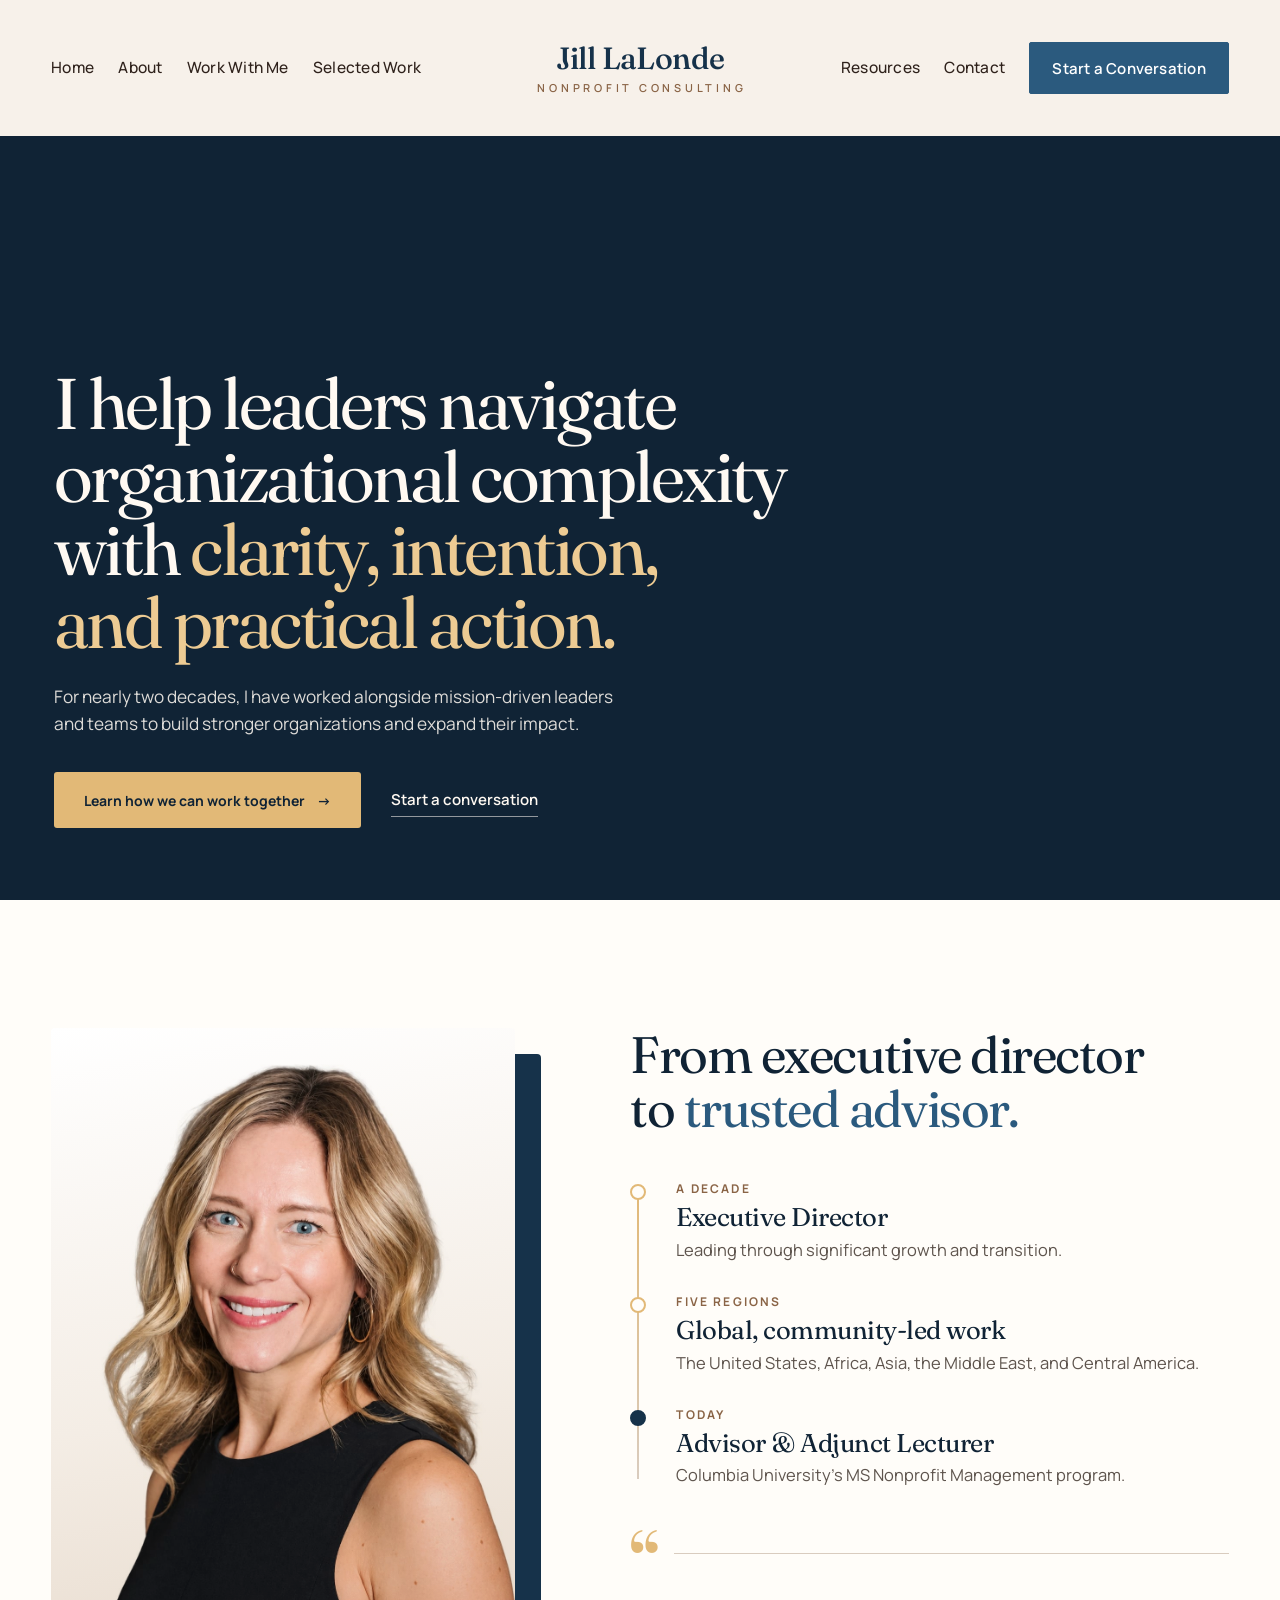
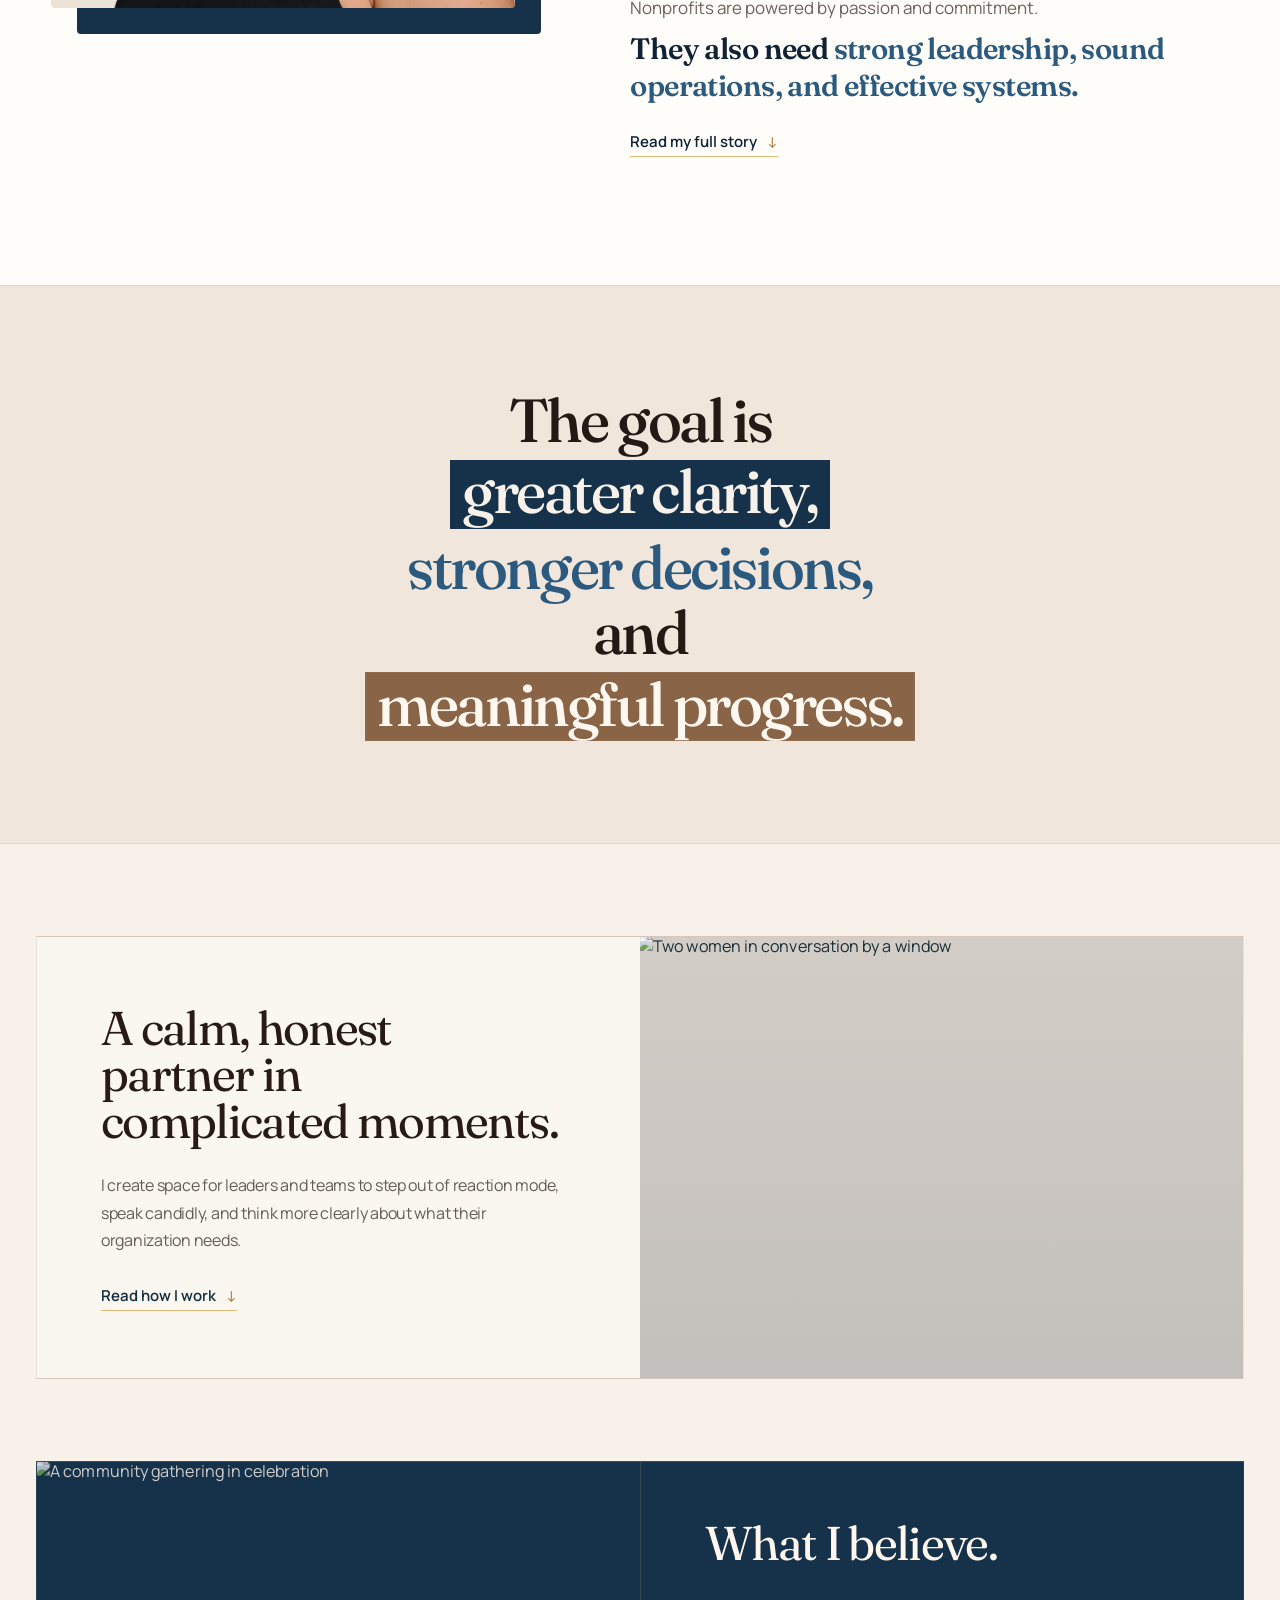
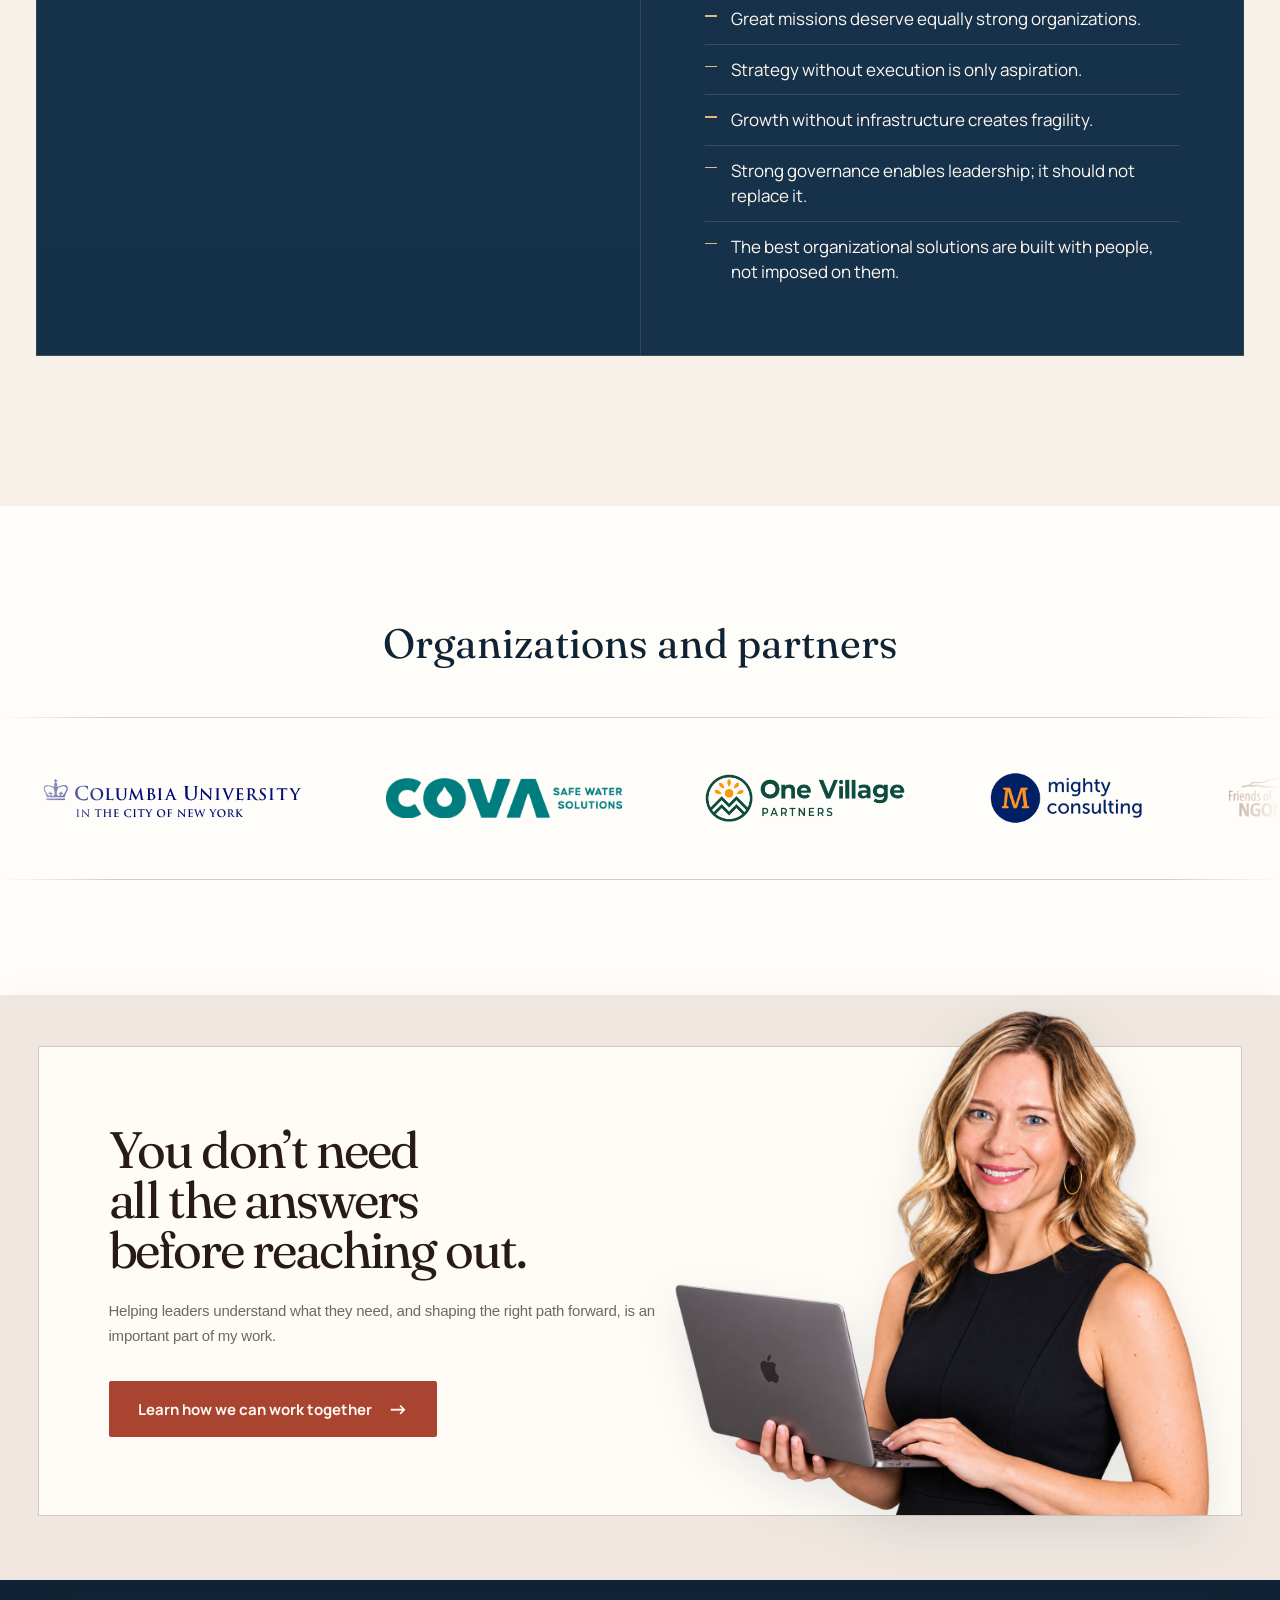
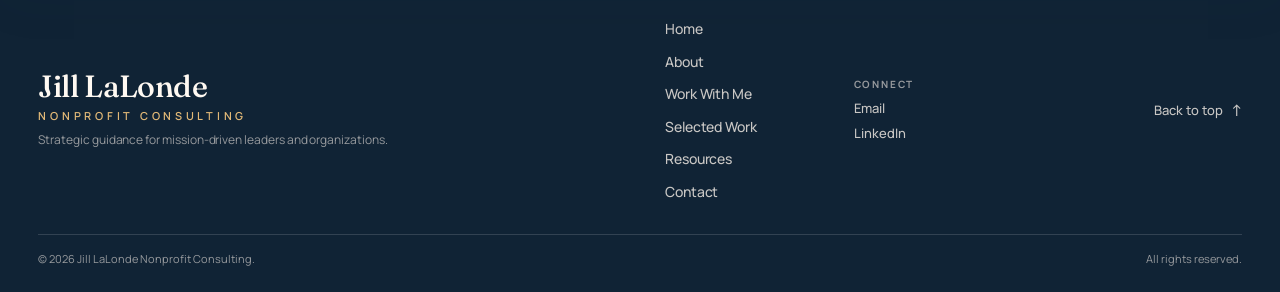
==== about.html @ 5ac18f8f "Jill LaLonde Nonprofit Consulting website Homepage plus About, Work With Me, Selected Work, Resource" ====
<!DOCTYPE html>
<html lang="en">
<head>
<meta charset="UTF-8">
<meta name="viewport" content="width=device-width, initial-scale=1.0">
<title>About | Jill LaLonde Nonprofit Consulting</title>
<meta name="description" content="For nearly two decades, Jill LaLonde has worked alongside mission-driven leaders and teams to build stronger organizations and expand their impact.">

<link rel="preconnect" href="https://fonts.googleapis.com">
<link rel="preconnect" href="https://fonts.gstatic.com" crossorigin>
<link href="https://fonts.googleapis.com/css2?family=Cormorant+Garamond:wght@400;500;600&family=Fraunces:opsz,wght@9..144,600&family=Manrope:wght@400;500;600&display=swap" rel="stylesheet">
<link rel="preconnect" href="https://api.fontshare.com">
<link href="https://api.fontshare.com/v2/css?f[]=satoshi@400,500,700&display=swap" rel="stylesheet">
<link rel="stylesheet" href="css/main.css?v=20261014c">
<link rel="stylesheet" href="css/pages.css?v=20261014c">
</head>
<body class="pg-page">
<div class="page">

<!-- =========================================================
     HEADER
     ========================================================= -->
<header class="header" id="siteHeader">
    <nav class="header-nav header-nav-left" aria-label="Primary navigation left">
            <a href="index.html" class="nav-link">Home</a>
            <a href="about.html" class="nav-link" aria-current="page">About</a>
            <a href="work-with-me.html" class="nav-link">Work With Me</a>
            <a href="selected-work.html" class="nav-link">Selected Work</a>
    </nav>

    <a href="index.html" class="brand brand-wordmark site-wordmark" aria-label="Jill LaLonde Nonprofit Consulting home">
        <span class="wm-name">Jill LaLonde</span>
        <span class="wm-sub">Nonprofit Consulting</span>
    </a>

    <nav class="header-nav header-nav-right" aria-label="Primary navigation right">
            <a href="resources.html" class="nav-link">Resources</a>
            <a href="contact.html" class="nav-link">Contact</a>
        <a href="contact.html" class="nav-link nav-link-call">Start a Conversation</a>
        <button class="menu-toggle" type="button" aria-label="Open navigation" aria-expanded="false">
            <span class="menu-icon"><span></span><span></span><span></span></span>
        </button>
    </nav>
</header>

<nav class="mobile-menu" aria-label="Mobile navigation">
    <a href="index.html">Home</a>
    <a href="about.html" aria-current="page">About</a>
    <a href="work-with-me.html">Work With Me</a>
    <a href="selected-work.html">Selected Work</a>
    <a href="resources.html">Resources</a>
    <a href="contact.html">Contact</a>
    <a href="contact.html" class="mobile-menu-cta">Start a Conversation</a>
</nav>

<main id="top">

<!-- =========================================================
     PAGE HERO — full-width photograph
     ========================================================= -->
<section class="pg-hero">
    <img src="https://images.unsplash.com/photo-1694286067026-a8aa654481f7?auto=format&fit=crop&w=2400&q=80" alt="A woman speaking with a community group" class="pg-hero-bg" style="object-position:center">
    <div class="pg-hero-shade" aria-hidden="true"></div>
    <div class="pg-hero-content">
        <h1>I help leaders navigate organizational complexity with <span class="pg-hero-accent">clarity, intention, and practical action.</span></h1>
        <p class="pg-hero-lede">For nearly two decades, I have worked alongside mission-driven leaders and teams to build stronger organizations and expand their impact.</p>
        <div class="pg-hero-actions">
            <a href="work-with-me.html" class="pg-hero-btn">Learn how we can work together <span aria-hidden="true">→</span></a>
            <a href="contact.html" class="pg-hero-link">Start a conversation</a>
        </div>
    </div>
</section>

<!-- =========================================================
     MY STORY — portrait + path
     ========================================================= -->
<section class="pg-story" aria-labelledby="storyTitle">
    <div class="pg-story-inner">
        <figure class="pg-story-media">
            <div class="pg-story-frame">
                <img src="jill.jpg" alt="Portrait of Jill LaLonde" loading="lazy">
            </div>
        </figure>

        <div class="pg-story-body">
            <h2 id="storyTitle">From executive director to <span>trusted advisor.</span></h2>
            <ol class="pg-journey">
                <li>
                    <span class="pg-journey-label">A decade</span>
                    <h3>Executive Director</h3>
                    <p>Leading through significant growth and transition.</p>
                </li>
                <li>
                    <span class="pg-journey-label">Five regions</span>
                    <h3>Global, community-led work</h3>
                    <p>The United States, Africa, Asia, the Middle East, and Central America.</p>
                </li>
                <li>
                    <span class="pg-journey-label">Today</span>
                    <h3>Advisor &amp; Adjunct Lecturer</h3>
                    <p>Columbia University’s MS Nonprofit Management program.</p>
                </li>
            </ol>
            <blockquote class="pg-story-quote">
                <p class="pg-quote-lead">Nonprofits are powered by passion and commitment.</p>
                <p class="pg-quote-main">They also need <span>strong leadership, sound operations, and effective systems.</span></p>
            </blockquote>
            <div class="pg-more">
                <div class="pg-more-body" id="more-1"><div class="pg-more-inner">
                    <p>For nearly two decades, I have worked alongside mission-driven leaders and teams to build stronger organizations and expand their impact. My experience spans global development, nonprofit leadership, organizational strategy, and governance, with organizations working across the United States, Africa, Asia, the Middle East, and Central America.</p>
                    <p>I spent a decade as an Executive Director, leading through significant growth and transition. That experience taught me that while nonprofits are powered by passion and commitment, they also need strong leadership, sound operations, and effective systems to advance their missions and sustain their impact.</p>
                    <p>Throughout my career, I have also been deeply engaged in community-led development and in helping organizations center proximate voices in the decisions that shape their work. Alongside my consulting work, I am an Advisor and Adjunct Lecturer in Columbia University’s MS Nonprofit Management program.</p>
                    <p>These experiences allow me to understand organizations from multiple perspectives, as an executive responsible for results, an advisor helping leaders see the bigger picture, and an educator exploring what effective and lasting impact requires. I bring that perspective to every partnership, helping leaders make sense of complexity, clarify what their organization needs, and create a practical path forward.</p>
                </div></div>
                <button type="button" class="pg-more-toggle" aria-expanded="true" aria-controls="more-1" data-less="Show less" hidden><span class="pg-more-label">Read my full story</span><span class="pg-more-mark" aria-hidden="true">↓</span></button>
            </div>
        </div>
    </div>
</section>

<!-- =========================================================
     STATEMENT
     ========================================================= -->
<section class="home-message" aria-label="How I measure the work">
    <div class="home-message-shell">
        <div class="home-message-inner">
            <p class="home-message-statement">
                    <span class="message-line message-line--base">The goal is</span>
                    <span class="message-line message-line--accent message-line--offset-one">greater clarity,</span>
                    <span class="message-line message-line--accent message-line--offset-two">stronger decisions,</span>
                    <span class="message-line message-line--base message-line--offset-three">and</span>
                    <span class="message-line message-line--accent message-line--final">meaningful progress.</span>
            </p>
        </div>
    </div>
</section>

<!-- =========================================================
     STORY CARDS
     ========================================================= -->
<section class="home-story-stack" aria-label="How I work and what I believe">
    <div class="home-story-stack-shell">
        <article class="home-story-card home-story-card--experience">
            <div class="home-story-card-inner">
            <div class="home-story-text">
                <h2 class="home-story-title">A calm, honest partner in complicated moments.</h2>
                <div class="home-story-copy">
                    <p>I create space for leaders and teams to step out of reaction mode, speak candidly, and think more clearly about what their organization needs.</p>
                    <div class="pg-more">
                <div class="pg-more-body" id="more-2"><div class="pg-more-inner">
                    <p>My approach is curious, direct, grounded, and practical. I ask questions that uncover what is really happening, help people name what may have gone unspoken, and bring enough structure to move the conversation toward decisions.</p>
                    <p class="home-story-emphasis">I am comfortable with ambiguity, but I do not leave organizations there. The goal is not simply a thoughtful conversation or an elegant strategy. It is greater clarity, stronger decisions, and meaningful progress.</p>
                </div></div>
                <button type="button" class="pg-more-toggle" aria-expanded="true" aria-controls="more-2" data-less="Show less" hidden><span class="pg-more-label">Read how I work</span><span class="pg-more-mark" aria-hidden="true">↓</span></button>
            </div>
                </div>
            </div>
            <figure class="home-story-photo">
                <img src="https://images.unsplash.com/photo-1573496546038-82f9c39f6365?auto=format&fit=crop&w=1400&q=80" alt="Two women in conversation by a window" loading="lazy">
            </figure>
            </div>
        </article>
        <article class="home-story-card home-story-card--lasting">
            <div class="home-story-card-inner">
            <figure class="home-story-photo">
                <img src="https://images.unsplash.com/photo-1515657241610-a6b33f0f6c5a?auto=format&fit=crop&w=1400&q=80" alt="A community gathering in celebration" loading="lazy">
            </figure>
            <div class="home-story-text">
                <h2 class="home-story-title">What I believe.</h2>
                <div class="home-story-copy">
                    <ul class="pg-story-list">
                        <li>Great missions deserve equally strong organizations.</li>
                        <li>Strategy without execution is only aspiration.</li>
                        <li>Growth without infrastructure creates fragility.</li>
                        <li>Strong governance enables leadership; it should not replace it.</li>
                        <li>The best organizational solutions are built with people, not imposed on them.</li>
                    </ul>
                </div>
            </div>
            </div>
        </article>
    </div>
</section>

<!-- =========================================================
     PARTNERS — full-color logos in a slow scrolling band
     (the second list is a visual duplicate so the loop is seamless)
     ========================================================= -->
<section class="pg-partners" aria-labelledby="partnersTitle">
    <h2 class="pg-partners-title" id="partnersTitle">Organizations and partners</h2>
    <div class="pg-marquee">
        <div class="pg-marquee-track">
            <ul class="pg-marquee-list">
                <li><img src="images/logos/columbia-university.svg" alt="Columbia University" style="--h:40px" loading="lazy"></li>
                <li><img src="images/logos/cova.png" alt="Cova" style="--h:40px" loading="lazy"></li>
                <li><img src="images/logos/onevillage-partners.png" alt="One Village Partners" style="--h:48px" loading="lazy"></li>
                <li><img src="images/logos/mighty-consulting.png" alt="Mighty Consulting" style="--h:52px" loading="lazy"></li>
                <li><img src="images/logos/friends-of-ngong-road.png" alt="Friends of Ngong Road" style="--h:66px" loading="lazy"></li>
                <li><img src="images/logos/mcld.png" alt="Movement for Community-Led Development" style="--h:72px" loading="lazy"></li>
                <li><img src="images/logos/mali-kalanso.png" alt="Mali Kalanso" style="--h:76px" loading="lazy"></li>
            </ul>
            <ul class="pg-marquee-list" aria-hidden="true">
                <li><img src="images/logos/columbia-university.svg" alt="" style="--h:40px" loading="lazy"></li>
                <li><img src="images/logos/cova.png" alt="" style="--h:40px" loading="lazy"></li>
                <li><img src="images/logos/onevillage-partners.png" alt="" style="--h:48px" loading="lazy"></li>
                <li><img src="images/logos/mighty-consulting.png" alt="" style="--h:52px" loading="lazy"></li>
                <li><img src="images/logos/friends-of-ngong-road.png" alt="" style="--h:66px" loading="lazy"></li>
                <li><img src="images/logos/mcld.png" alt="" style="--h:72px" loading="lazy"></li>
                <li><img src="images/logos/mali-kalanso.png" alt="" style="--h:76px" loading="lazy"></li>
            </ul>
        </div>
    </div>
</section>

<!-- =========================================================
     CLOSING CALL TO ACTION — same as the homepage
     ========================================================= -->
<section class="home-final-cta home-contact-cta" aria-label="Start a conversation">
    <div class="home-contact-cta-inner">
        <div class="home-contact-visual" aria-hidden="true">
            <div class="home-contact-shape home-contact-shape--one"></div>
            <div class="home-contact-shape home-contact-shape--two"></div>
            <img src="jill-cta.png" alt="" class="home-contact-portrait">
        </div>
        <div class="home-contact-content">
            <h2>You don’t need all the answers before reaching out.</h2>
            <p class="home-contact-intro">
                Helping leaders understand what they need, and shaping the right path forward, is an important part of my work.
            </p>
            <a href="work-with-me.html" class="home-contact-submit">
                Learn how we can work together
                <span aria-hidden="true">→</span>
            </a>
        </div>
    </div>
</section>

</main>

<!-- =========================================================
     FOOTER
     ========================================================= -->
<footer class="site-footer" aria-label="Site footer">
    <div class="site-footer-inner">
        <div class="site-footer-brand-wrap">
            <a href="index.html" class="site-footer-brand site-wordmark" aria-label="Jill LaLonde Nonprofit Consulting home">
                <span class="wm-name">Jill LaLonde</span>
                <span class="wm-sub">Nonprofit Consulting</span>
            </a>
            <p class="site-footer-tagline">Strategic guidance for mission-driven leaders and organizations.</p>
        </div>

        <nav class="site-footer-nav" aria-label="Footer navigation">
            <a href="index.html">Home</a>
            <a href="about.html">About</a>
            <a href="work-with-me.html">Work With Me</a>
            <a href="selected-work.html">Selected Work</a>
            <a href="resources.html">Resources</a>
            <a href="contact.html">Contact</a>
        </nav>

        <div class="site-footer-connect">
            <span class="site-footer-connect-label">Connect</span>
            <div class="site-footer-connect-links">
                <a href="contact.html">Email</a>
                <!-- Replace # with Jill's LinkedIn profile URL -->
                <a href="#" aria-label="LinkedIn">LinkedIn</a>
            </div>
        </div>

        <a href="#top" class="site-footer-top">
            Back to top <span aria-hidden="true">↑</span>
        </a>
    </div>

    <div class="site-footer-bottom">
        <span>© 2026 Jill LaLonde Nonprofit Consulting.</span>
        <span>All rights reserved.</span>
    </div>
</footer>

</div>

<script src="js/site.js?v=20261014c"></script>
</body>
</html>
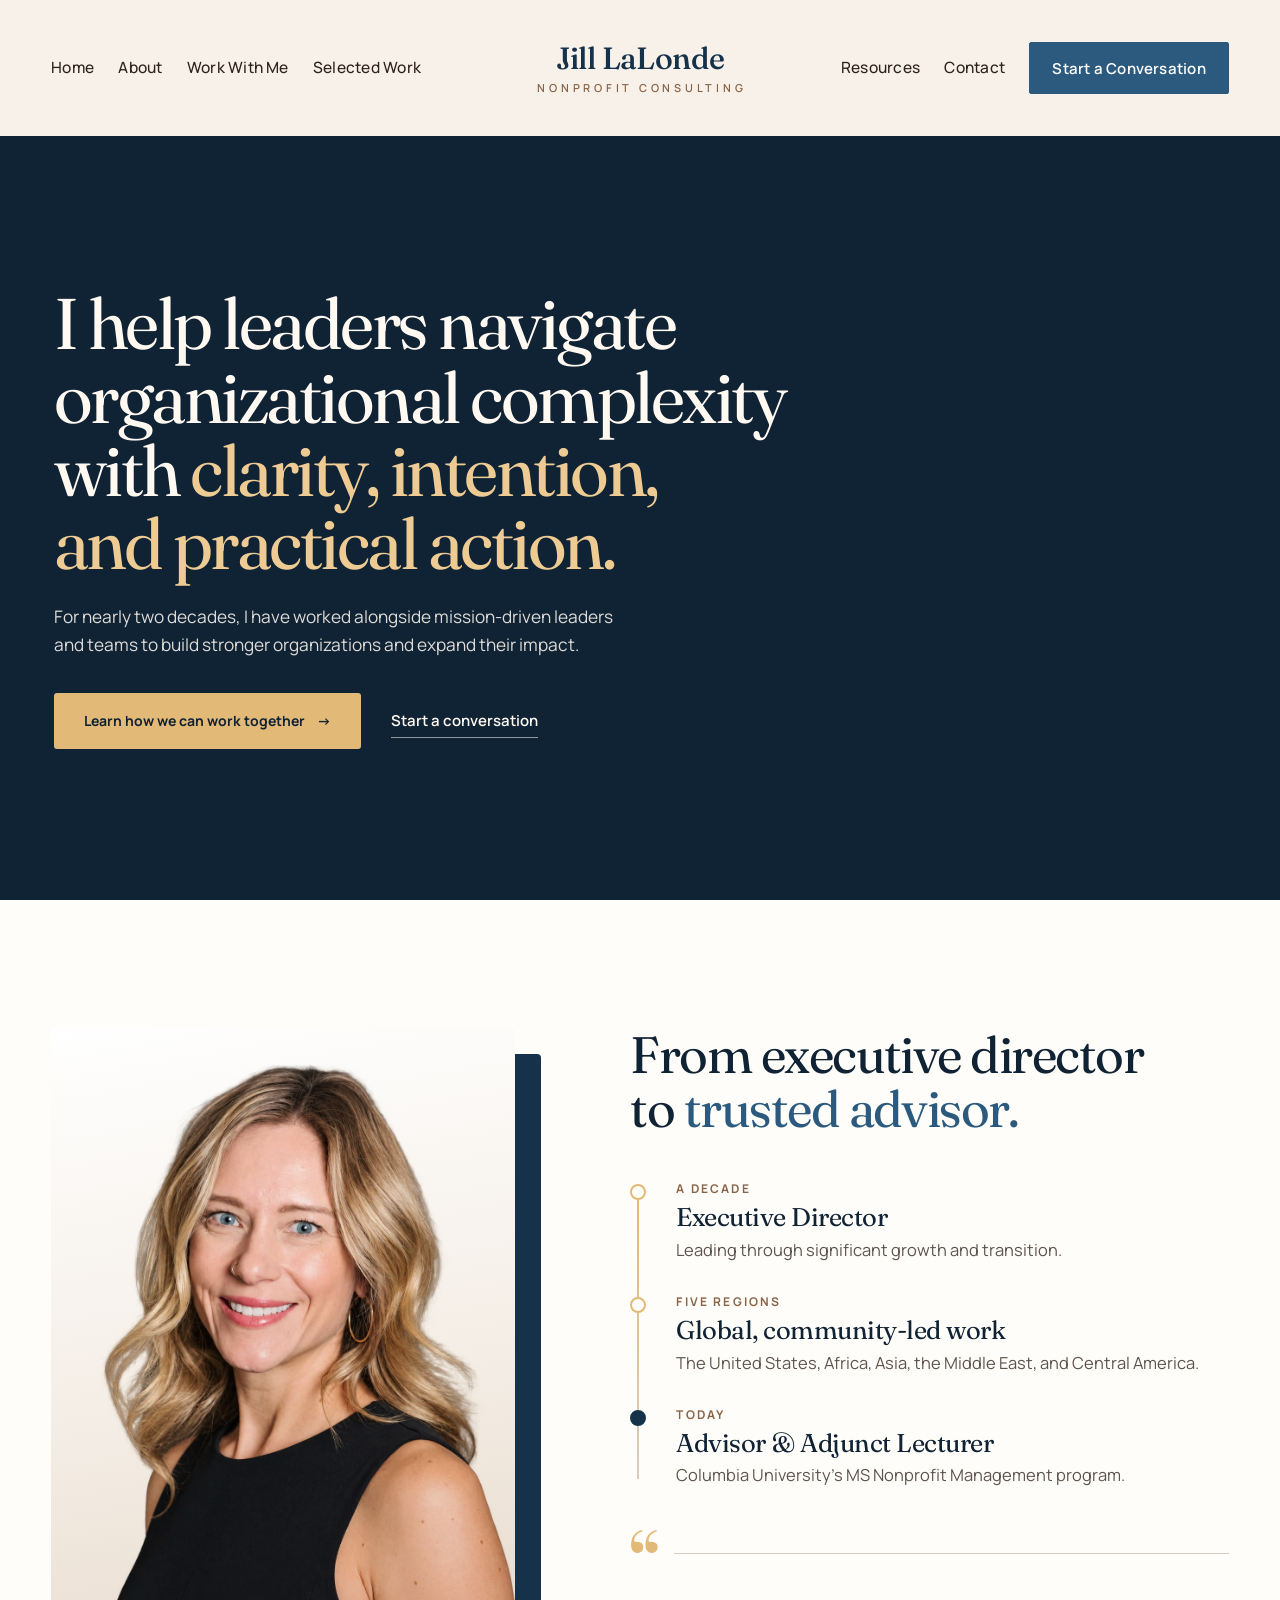
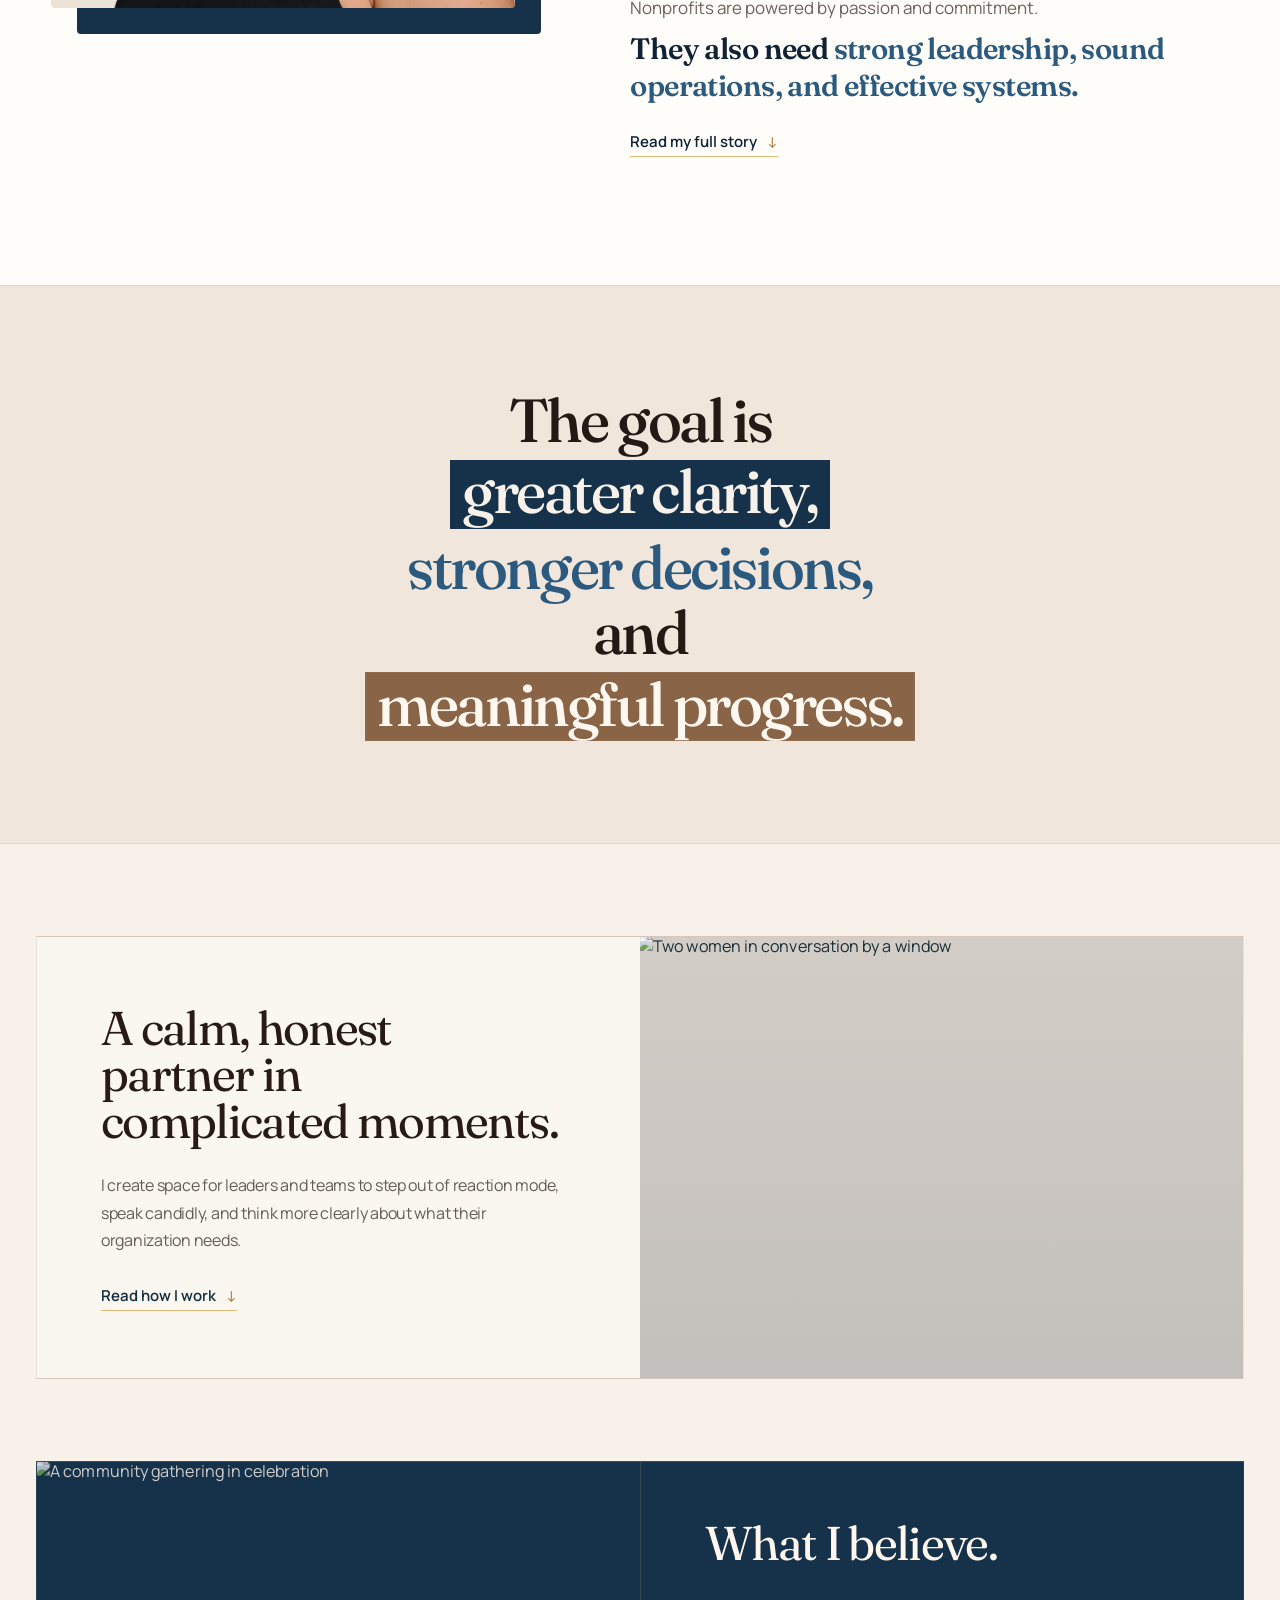
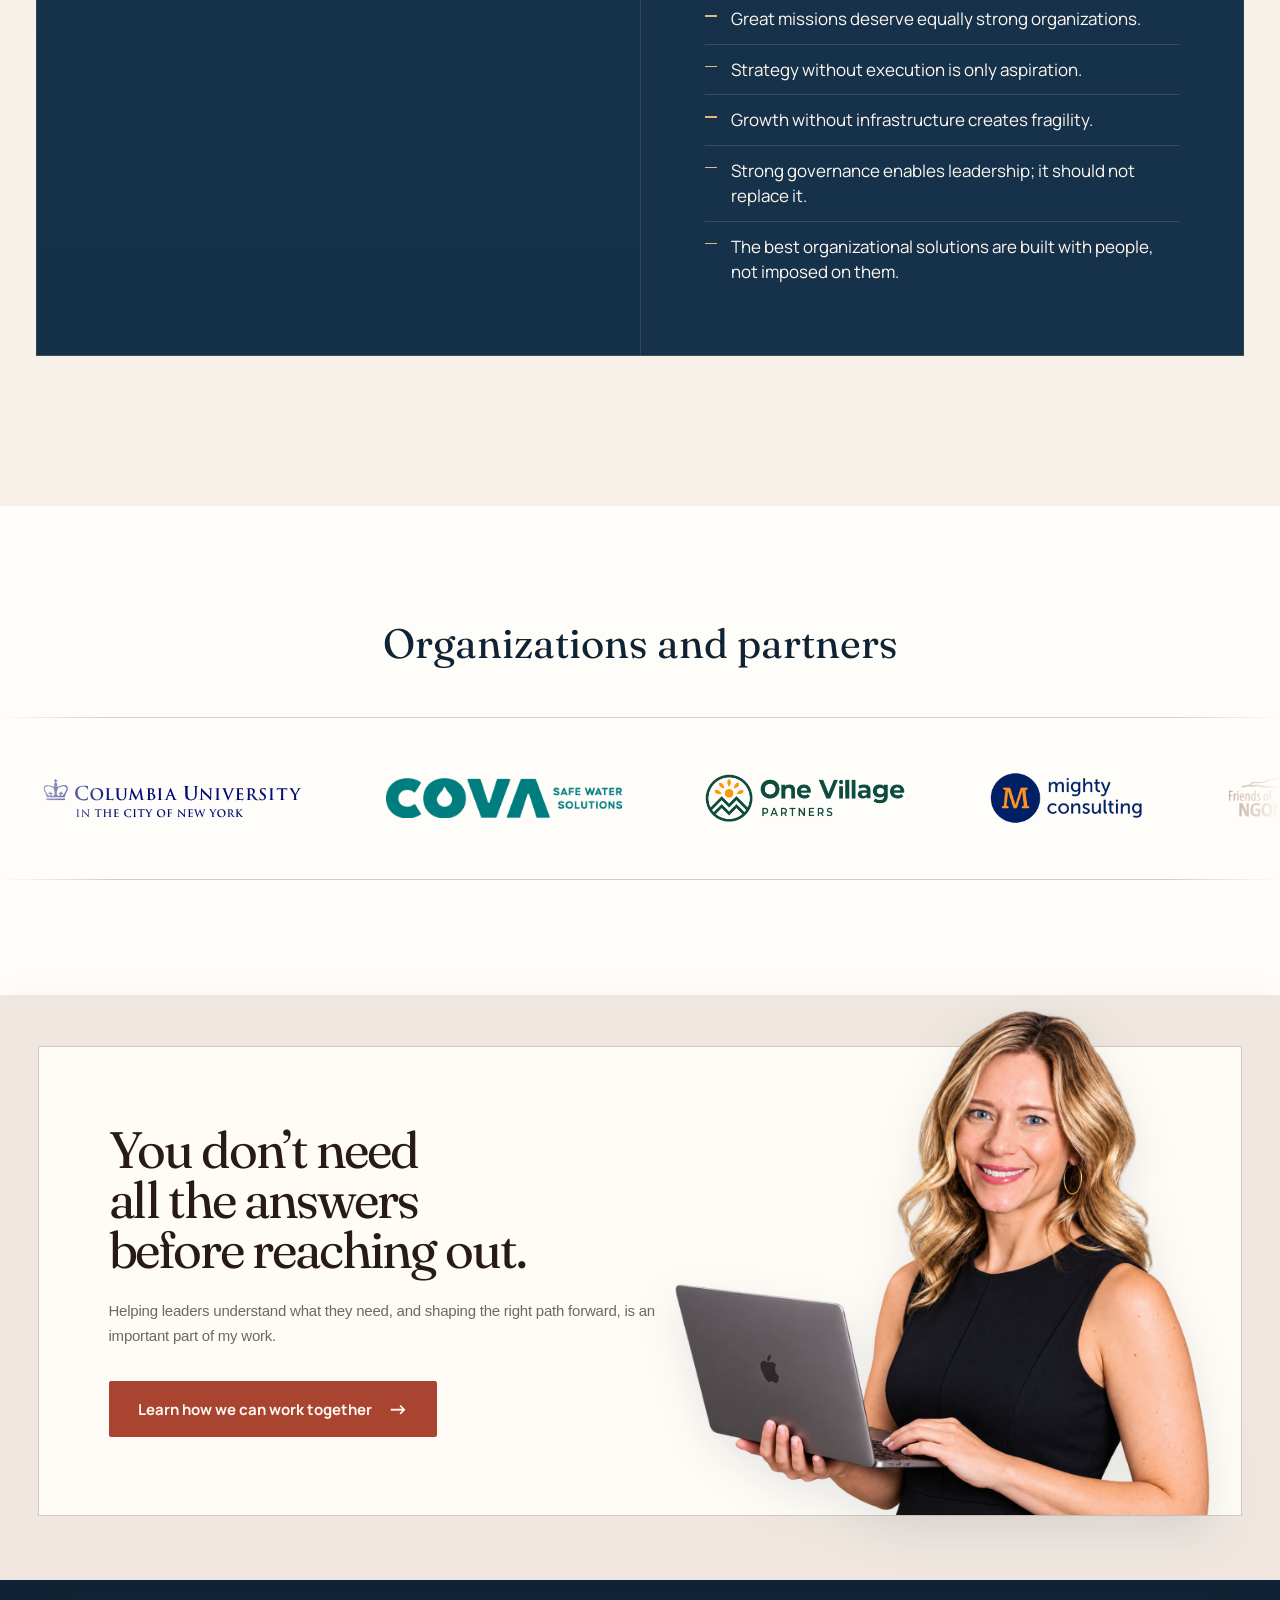
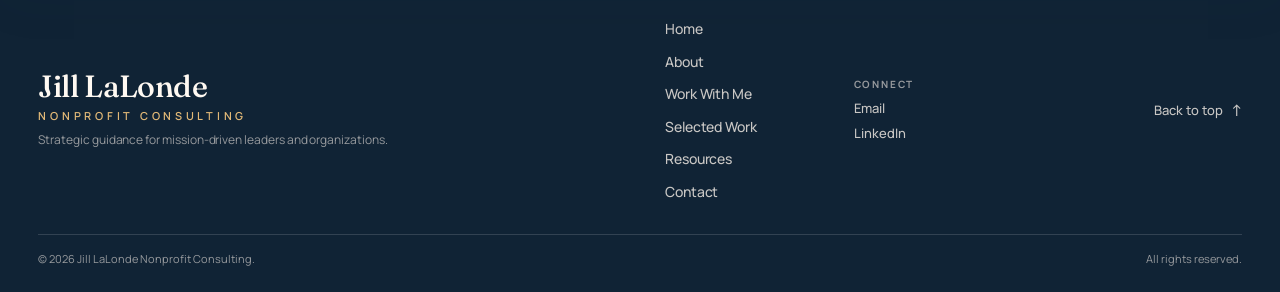
==== commit b1534550: "Center inner-page hero content and shade from the left Co-Authored-By: Claude Opus 5.5 <noreply@anth" ====
--- a/about.html
+++ b/about.html
@@ -11,8 +11,8 @@
 <link href="https://fonts.googleapis.com/css2?family=Cormorant+Garamond:wght@400;500;600&family=Fraunces:opsz,wght@9..144,600&family=Manrope:wght@400;500;600&display=swap" rel="stylesheet">
 <link rel="preconnect" href="https://api.fontshare.com">
 <link href="https://api.fontshare.com/v2/css?f[]=satoshi@400,500,700&display=swap" rel="stylesheet">
-<link rel="stylesheet" href="css/main.css?v=20261014c">
-<link rel="stylesheet" href="css/pages.css?v=20261014c">
+<link rel="stylesheet" href="css/main.css?v=20261014d">
+<link rel="stylesheet" href="css/pages.css?v=20261014d">
 </head>
 <body class="pg-page">
 <div class="page">
@@ -281,6 +281,6 @@
 
 </div>
 
-<script src="js/site.js?v=20261014c"></script>
+<script src="js/site.js?v=20261014d"></script>
 </body>
 </html>
--- a/css/pages.css
+++ b/css/pages.css
@@ -87,12 +87,13 @@
 .pg-hero{
     position:relative;
     display:flex;
-    align-items:flex-end;
+    /* content sits in the middle of the photo area below the fixed header */
+    align-items:center;
     /* fill the whole screen (svh: ignores mobile browser bars) */
     min-height:100vh;
     min-height:100svh;
-    /* keep the headline clear of the fixed header on short screens */
-    padding-top:calc(136px + clamp(16px,4vh,48px));
+    /* equal space above and below once the header height is set aside */
+    padding:calc(136px + clamp(16px,4vh,48px)) 0 clamp(16px,4vh,48px);
     overflow:hidden;
     background:var(--rev-navy-deep);
     color:#FFF9F2;
@@ -108,9 +109,10 @@
 .pg-hero-shade{
     position:absolute;
     inset:0;
+    /* darkest behind the text on the left, lighter toward the right */
     background:
-        linear-gradient(180deg,rgba(16,35,53,0) 30%,rgba(16,35,53,.55) 62%,rgba(16,35,53,.92) 100%),
-        linear-gradient(90deg,rgba(16,35,53,.55) 0%,rgba(16,35,53,0) 60%);
+        linear-gradient(90deg,rgba(16,35,53,.86) 0%,rgba(16,35,53,.62) 42%,rgba(16,35,53,.18) 78%,rgba(16,35,53,.08) 100%),
+        linear-gradient(180deg,rgba(16,35,53,.12) 0%,rgba(16,35,53,.32) 100%);
 }
 .pg-hero-content{
     position:relative;
@@ -118,8 +120,7 @@
     width:100%;
     max-width:1440px;
     margin:0 auto;
-    /* bottom space shrinks on short screens so the buttons stay in view */
-    padding:0 clamp(20px,4.2vw,76px) clamp(32px,min(7vw,8vh),104px);
+    padding:0 clamp(20px,4.2vw,76px);
 }
 .pg-hero h1{
     max-width:17ch;
@@ -175,11 +176,11 @@
 }
 .pg-hero-link:hover{ border-color:var(--rev-brass); }
 @media (max-width:767px){
-    .pg-hero{ padding-top:calc(76px + clamp(16px,4vh,40px)); }
+    .pg-hero{ padding-top:calc(76px + clamp(16px,4vh,40px)); padding-bottom:clamp(16px,4vh,40px); }
     .pg-hero h1{ font-size:clamp(30px,min(11vw,5.6vh),42px) !important; }
     .pg-hero-lede{ font-size:15.5px; }
     .pg-hero-shade{
-        background:linear-gradient(180deg,rgba(16,35,53,.05) 18%,rgba(16,35,53,.6) 50%,rgba(16,35,53,.95) 100%);
+        background:linear-gradient(180deg,rgba(16,35,53,.5) 0%,rgba(16,35,53,.72) 50%,rgba(16,35,53,.6) 100%);
     }
     .pg-hero-actions{ gap:18px 24px; }
 }
